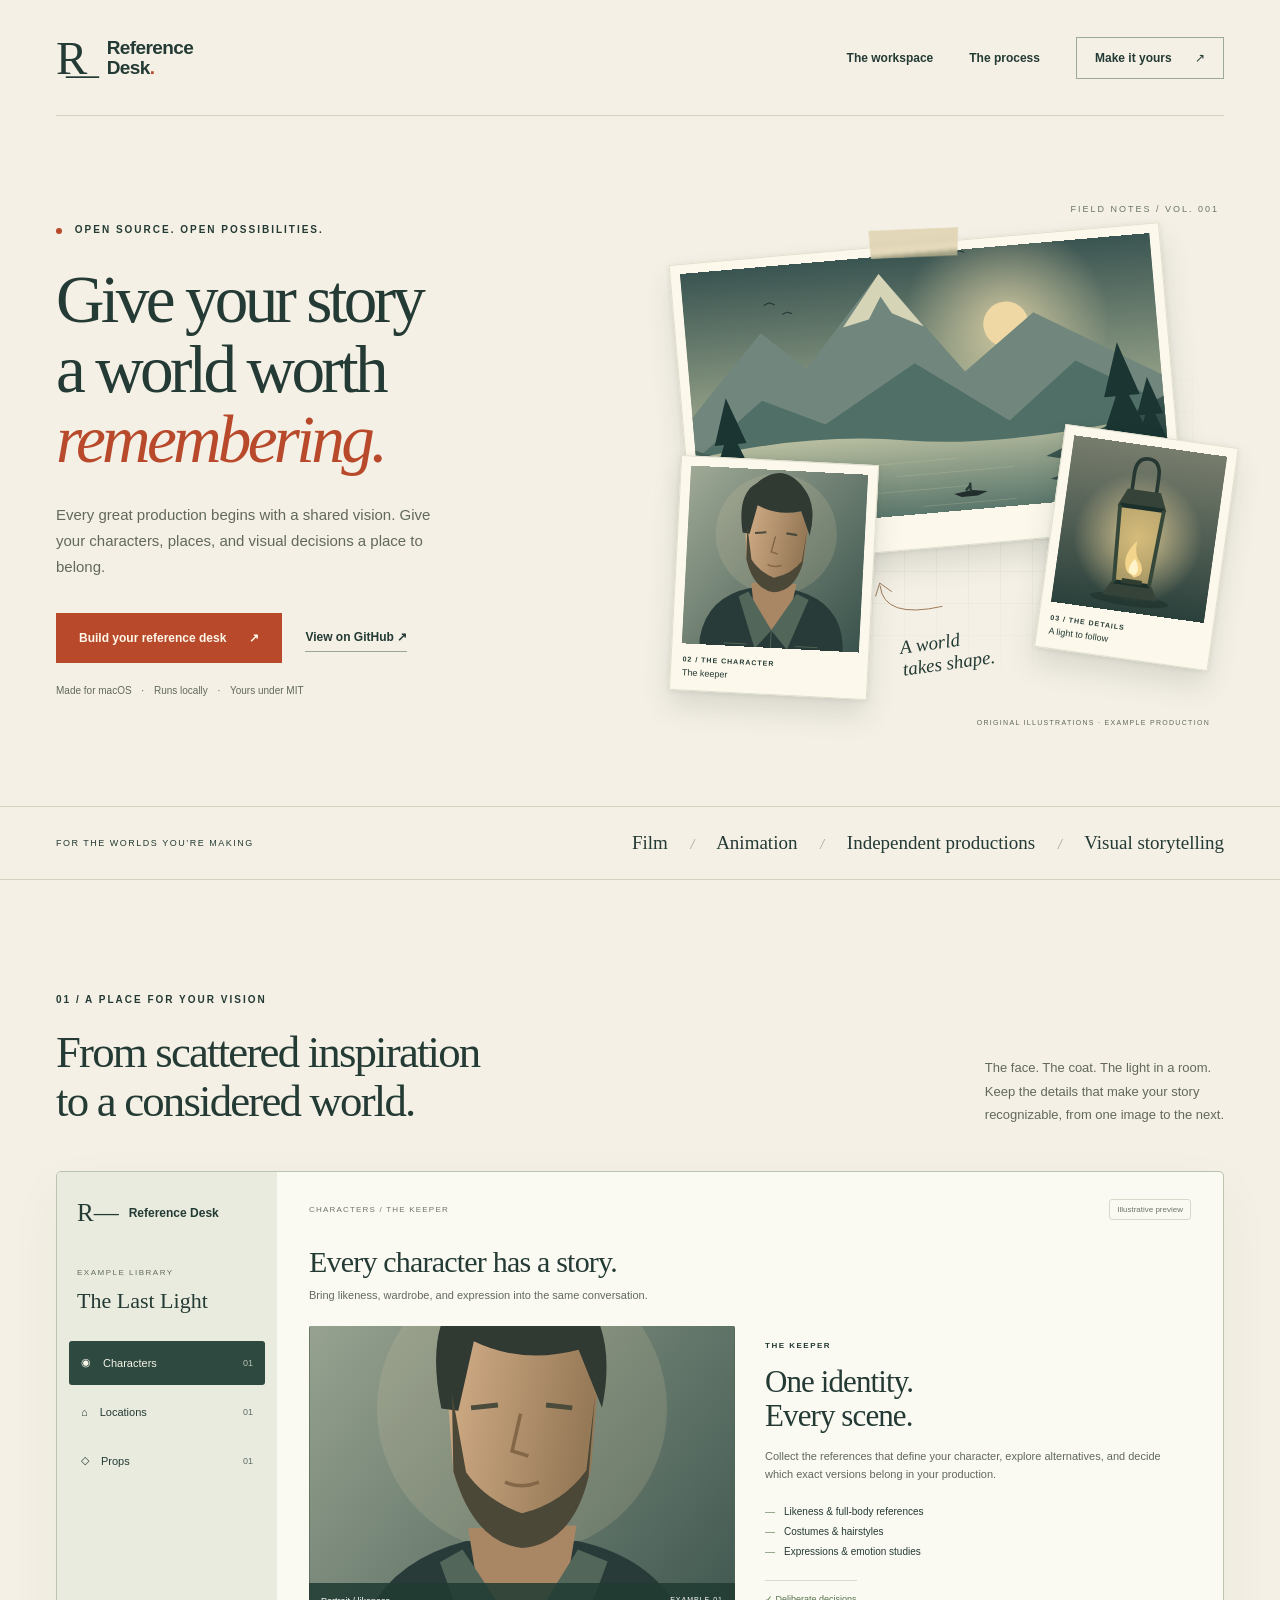
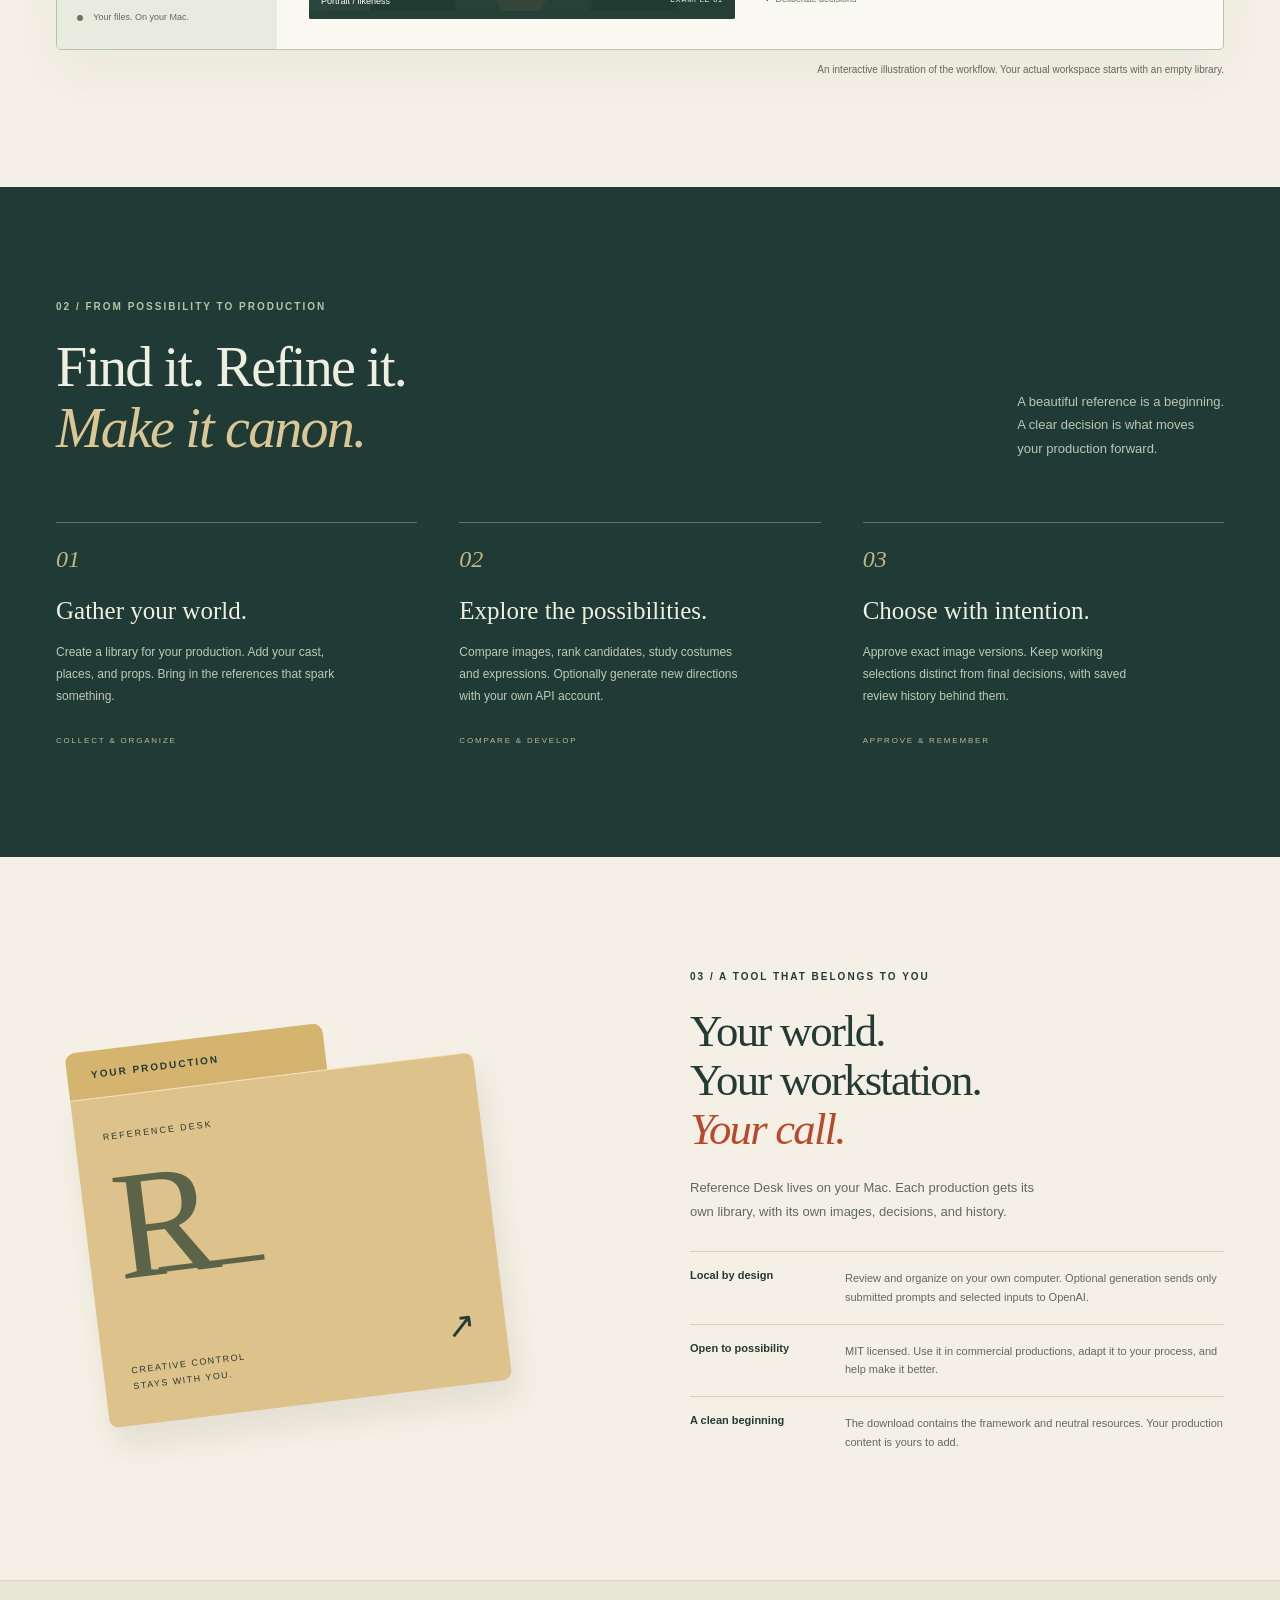
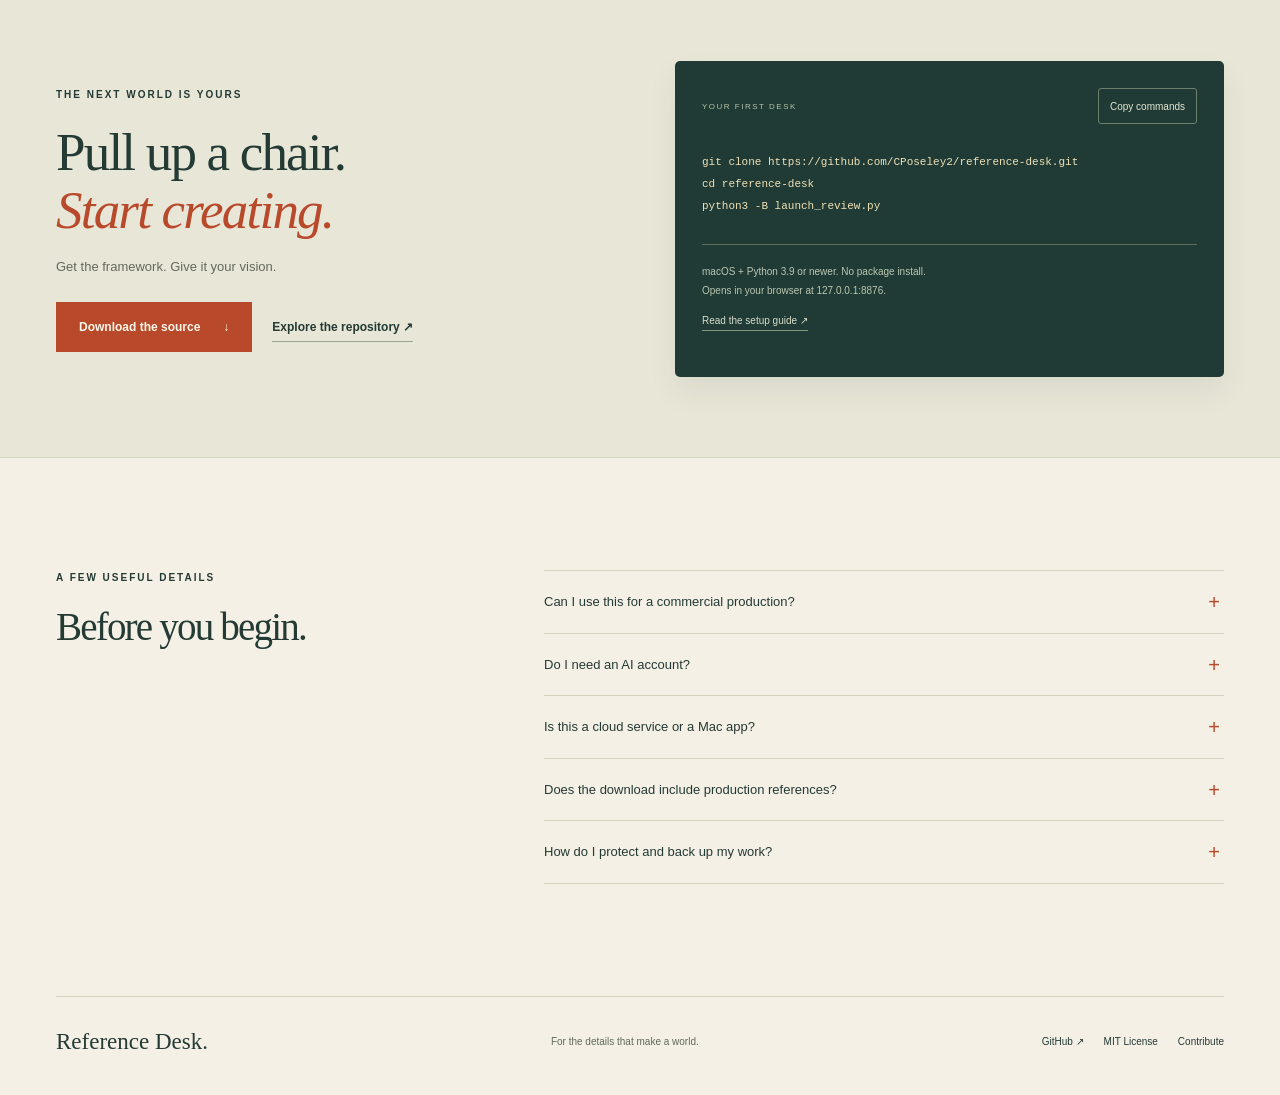
==== docs/index.html @ 7cb7d13d "Publish the Reference Desk framework and production splash page" ====
<!doctype html>
<html lang="en">
<head>
<meta charset="utf-8"><meta name="viewport" content="width=device-width,initial-scale=1">
<title>Reference Desk — Build a world worth remembering</title>
<meta name="description" content="An open-source production workspace for characters, costumes, locations, and props. Organize references, refine your vision, and keep your creative decisions on your own Mac.">
<meta name="theme-color" content="#f4f0e5"><meta property="og:title" content="Reference Desk — Build a world worth remembering"><meta property="og:description" content="Your references. Your decisions. Your production. A local-first, open-source workspace for visual storytelling."><meta property="og:type" content="website"><meta property="og:url" content="https://CPoseley2.github.io/reference-desk/"><link rel="icon" href="assets/favicon.svg" type="image/svg+xml"><link rel="stylesheet" href="style.css"><script src="site.js" defer></script>
</head>
<body>
<a class="skip" href="#main">Skip to content</a>
<header class="masthead wrap"><a class="brand" href="#" aria-label="Reference Desk home"><span class="brand-mark" aria-hidden="true">R<span>—</span></span><span>Reference<br>Desk<span class="brand-dot">.</span></span></a><nav aria-label="Main navigation"><a href="#workspace">The workspace</a><a href="#workflow">The process</a><a href="#start" class="nav-cta">Make it yours <span aria-hidden="true">↗</span></a></nav></header>
<main id="main">
<section class="hero wrap">
<div class="hero-copy"><p class="eyebrow"><span class="status-dot"></span> OPEN SOURCE. OPEN POSSIBILITIES.</p><h1>Give your story<br>a world worth<br><em>remembering.</em></h1><p class="hero-description">Every great production begins with a shared vision. Give your characters, places, and visual decisions a place to belong.</p><div class="hero-actions"><a class="button primary" href="#start">Build your reference desk <span aria-hidden="true">↗</span></a><a class="text-link" href="https://github.com/CPoseley2/reference-desk">View on GitHub <span aria-hidden="true">↗</span></a></div><p class="fineprint">Made for macOS <span>·</span> Runs locally <span>·</span> Yours under MIT</p></div>
<div class="hero-art" aria-label="Illustrative reference board with a mountain lake, a character study, and a brass lantern">
<div class="art-grid" aria-hidden="true"></div><span class="board-index">FIELD NOTES / VOL. 001</span>
<div class="reference-card landscape"><div class="tape" aria-hidden="true"></div><img src="assets/landscape.svg" alt="Illustration of a still alpine lake at dusk" width="1000" height="740"><div class="card-caption"><span>01 / THE WORLD</span><span>Blue hour</span></div></div>
<div class="reference-card portrait"><img src="assets/portrait.svg" alt="Illustrated character study in a green field jacket" width="600" height="740"><div class="card-caption"><span>02 / THE CHARACTER</span><span>The keeper</span></div></div>
<div class="reference-card prop"><img src="assets/prop.svg" alt="Illustrated brass lantern glowing in the dark" width="600" height="740"><div class="card-caption"><span>03 / THE DETAILS</span><span>A light to follow</span></div></div>
<span class="handnote">A world takes shape.<svg viewBox="0 0 120 65" aria-hidden="true"><path d="M7 4q100-8 98 49m-18-13 18 17 10-21"/></svg></span>
<span class="art-footnote">ORIGINAL ILLUSTRATIONS · EXAMPLE PRODUCTION</span>
</div>
</section>
<div class="audience"><div class="wrap"><span>FOR THE WORLDS YOU’RE MAKING</span><p>Film <i>/</i> Animation <i>/</i> Independent productions <i>/</i> Visual storytelling</p></div></div>
<section id="workspace" class="workspace wrap section-pad"><div class="section-heading"><div><p class="eyebrow">01 / A PLACE FOR YOUR VISION</p><h2>From scattered inspiration<br>to a considered world.</h2></div><p>The face. The coat. The light in a room.<br>Keep the details that make your story<br>recognizable, from one image to the next.</p></div>
<div class="workspace-demo"><aside class="demo-sidebar"><div class="mini-brand">R— <span>Reference Desk</span></div><div class="library-label">EXAMPLE LIBRARY</div><strong>The Last Light</strong><div class="demo-tabs" role="tablist" aria-label="Explore example reference categories" aria-orientation="vertical"><button id="tab-characters" role="tab" aria-controls="demo-panel" aria-selected="true" data-category="characters"><span aria-hidden="true">◉</span> Characters <span>01</span></button><button id="tab-locations" role="tab" aria-controls="demo-panel" aria-selected="false" tabindex="-1" data-category="locations"><span aria-hidden="true">⌂</span> Locations <span>01</span></button><button id="tab-props" role="tab" aria-controls="demo-panel" aria-selected="false" tabindex="-1" data-category="props"><span aria-hidden="true">◇</span> Props <span>01</span></button></div><p class="local-label"><span class="status-dot"></span> Your files. On your Mac.</p></aside>
<div class="demo-content" id="demo-panel" role="tabpanel" aria-labelledby="tab-characters" tabindex="0"><div class="demo-topline"><span id="demo-breadcrumb">CHARACTERS / THE KEEPER</span><span class="demo-badge">Illustrative preview</span></div><h3 id="demo-title">Every character has a story.</h3><p id="demo-description">Bring likeness, wardrobe, and expression into the same conversation.</p><div class="demo-grid"><div class="demo-image"><img id="demo-image" src="assets/portrait.svg" alt="Illustrative character portrait" width="600" height="740"><div class="image-label"><span id="demo-image-label">Portrait / likeness</span><span>EXAMPLE 01</span></div></div><div class="demo-details"><p class="eyebrow" id="demo-detail-kicker">THE KEEPER</p><h4 id="demo-detail-title">One identity. <br>Every scene.</h4><p id="demo-detail-copy">Collect the references that define your character, explore alternatives, and decide which exact versions belong in your production.</p><ul id="demo-list"><li>Likeness & full-body references</li><li>Costumes & hairstyles</li><li>Expressions & emotion studies</li></ul><span class="decision-stamp">✓ Deliberate decisions</span></div></div></div></div><p class="demo-caption">An interactive illustration of the workflow. Your actual workspace starts with an empty library.</p>
</section>
<section id="workflow" class="workflow"><div class="wrap section-pad"><p class="eyebrow">02 / FROM POSSIBILITY TO PRODUCTION</p><div class="workflow-heading"><h2>Find it. Refine it.<br><em>Make it canon.</em></h2><p>A beautiful reference is a beginning.<br>A clear decision is what moves<br>your production forward.</p></div><div class="steps"><article><span class="step-num">01</span><h3>Gather your world.</h3><p>Create a library for your production. Add your cast, places, and props. Bring in the references that spark something.</p><span class="step-label">COLLECT & ORGANIZE</span></article><article><span class="step-num">02</span><h3>Explore the possibilities.</h3><p>Compare images, rank candidates, study costumes and expressions. Optionally generate new directions with your own API account.</p><span class="step-label">COMPARE & DEVELOP</span></article><article><span class="step-num">03</span><h3>Choose with intention.</h3><p>Approve exact image versions. Keep working selections distinct from final decisions, with saved review history behind them.</p><span class="step-label">APPROVE & REMEMBER</span></article></div></div></section>
<section class="ownership wrap section-pad"><div class="ownership-visual" aria-hidden="true"><div class="folder-tab">YOUR PRODUCTION</div><div class="folder"><span>REFERENCE DESK</span><div class="folder-symbol">R<span>—</span></div><div class="folder-bottom"><span>CREATIVE CONTROL<br>STAYS WITH YOU.</span><span>↗</span></div></div></div><div class="ownership-copy"><p class="eyebrow">03 / A TOOL THAT BELONGS TO YOU</p><h2>Your world.<br>Your workstation.<br><em>Your call.</em></h2><p>Reference Desk lives on your Mac. Each production gets its own library, with its own images, decisions, and history.</p><dl><div><dt>Local by design</dt><dd>Review and organize on your own computer. Optional generation sends only submitted prompts and selected inputs to OpenAI.</dd></div><div><dt>Open to possibility</dt><dd>MIT licensed. Use it in commercial productions, adapt it to your process, and help make it better.</dd></div><div><dt>A clean beginning</dt><dd>The download contains the framework and neutral resources. Your production content is yours to add.</dd></div></dl></div></section>
<section id="start" class="start-section"><div class="wrap start-grid"><div><p class="eyebrow">THE NEXT WORLD IS YOURS</p><h2>Pull up a chair.<br><em>Start creating.</em></h2><p>Get the framework. Give it your vision.</p><div class="start-actions"><a class="button primary" href="https://github.com/CPoseley2/reference-desk/archive/refs/heads/main.zip">Download the source <span aria-hidden="true">↓</span></a><a class="text-link" href="https://github.com/CPoseley2/reference-desk">Explore the repository ↗</a></div></div><div class="quickstart"><div class="terminal-heading"><span>YOUR FIRST DESK</span><button id="copy-command" type="button">Copy commands</button></div><pre><code id="install-command">git clone https://github.com/CPoseley2/reference-desk.git
cd reference-desk
python3 -B launch_review.py</code></pre><p>macOS + Python 3.9 or newer. No package install.<br>Opens in your browser at 127.0.0.1:8876.</p><a href="https://github.com/CPoseley2/reference-desk#start-your-first-production">Read the setup guide <span aria-hidden="true">↗</span></a><span id="copy-status" role="status" aria-live="polite"></span></div></div></section>
<section class="faq wrap section-pad"><div><p class="eyebrow">A FEW USEFUL DETAILS</p><h2>Before you begin.</h2></div><div class="questions"><details><summary>Can I use this for a commercial production?</summary><p>Yes. The framework is MIT licensed, allowing commercial use and modification with the license notice retained. Reference images and other content you add have their own ownership and usage rights.</p></details><details><summary>Do I need an AI account?</summary><p>No API account is needed to organize, compare, and approve your existing images. Optional image generation requires your own OpenAI API key and is billed to your account. Generated work still needs an explicit approval.</p></details><details><summary>Is this a cloud service or a Mac app?</summary><p>The workspace runs locally on your Mac and opens in your browser. An optional native Mac wrapper can be built from source with Xcode command-line tools. This website is an introduction; it does not host the workspace or your libraries.</p></details><details><summary>Does the download include production references?</summary><p>No. It includes the reusable app, backend, and neutral starter resources. Your first launch creates an empty library. The artwork on this page is illustrative and not an included production library.</p></details><details><summary>How do I protect and back up my work?</summary><p>Stop the app and copy the complete working folder, including libraries and the hidden .state directory. Git ignores those private runtime folders, so pushing the framework to GitHub does not back up your production data. Linked libraries also need their original media folders.</p></details></div></section>
</main><footer class="wrap"><a class="footer-brand" href="#">Reference Desk.</a><p>For the details that make a world.</p><div><a href="https://github.com/CPoseley2/reference-desk">GitHub ↗</a><a href="https://github.com/CPoseley2/reference-desk/blob/main/LICENSE">MIT License</a><a href="https://github.com/CPoseley2/reference-desk/blob/main/CONTRIBUTING.md">Contribute</a></div></footer>
</body></html>
---- docs/style.css ----
:root{--paper:#f4f0e5;--ink:#243a34;--muted:#62695c;--orange:#b8492b;--rule:#d2d2bf;--serif:Georgia,'Times New Roman',serif;--sans:-apple-system,BlinkMacSystemFont,'Segoe UI',sans-serif}*{box-sizing:border-box}html{scroll-behavior:smooth;scroll-padding-top:32px}body{margin:0;background:var(--paper);color:var(--ink);font-family:var(--sans);font-size:15px;-webkit-font-smoothing:antialiased}a{color:inherit;text-decoration:none}button{font:inherit}a,button,summary{-webkit-tap-highlight-color:transparent}a:focus-visible,button:focus-visible,summary:focus-visible,[tabindex]:focus-visible{outline:3px solid var(--orange);outline-offset:5px}img{max-width:100%;display:block}h1,h2,h3,h4,p{margin:0}button,a{touch-action:manipulation}.wrap{max-width:1320px;width:calc(100% - 112px);margin:0 auto}.section-pad{padding-top:112px;padding-bottom:112px}.eyebrow{font-size:10px;letter-spacing:2px;font-weight:650;line-height:1.6}.skip{position:absolute;left:20px;top:-100px;background:var(--paper);padding:15px;z-index:10}.skip:focus{top:10px}.masthead{height:116px;display:flex;align-items:center;justify-content:space-between;border-bottom:1px solid var(--rule)}.brand{display:flex;align-items:center;gap:15px;font-weight:700;font-size:19px;line-height:1.02;letter-spacing:-.6px}.brand-dot{color:var(--orange)}.brand-mark{font:47px var(--serif);position:relative;display:block;padding-right:5px}.brand-mark span{font-size:33px;position:absolute;bottom:-8px;left:10px}nav{display:flex;align-items:center;gap:36px;font-size:12px;font-weight:550}.nav-cta{border:1px solid #9caa98;padding:13px 18px}.nav-cta span{margin-left:20px}.hero{display:grid;grid-template-columns:1.02fr 1fr;gap:25px;padding-top:73px;padding-bottom:77px;align-items:center;min-height:690px}.status-dot{display:inline-block;background:var(--orange);border-radius:50%;width:6px;height:6px;margin-right:8px;vertical-align:middle}.hero h1{font-family:var(--serif);font-size:clamp(52px,5.25vw,77px);line-height:1.04;letter-spacing:-3.7px;font-weight:400;margin:27px 0 27px}em{font-weight:400;color:var(--orange)}.hero-description{max-width:380px;line-height:1.75;font-size:15px;color:var(--muted)}.hero-actions{display:flex;flex-wrap:wrap;gap:23px;align-items:center;margin-top:32px}.button{display:inline-flex;justify-content:space-between;align-items:center;gap:23px;padding:18px 23px;font-size:12px;font-weight:650;transition:background .2s,transform .2s}.primary{background:var(--orange);color:#fff8ea}.primary:hover{background:#97391f;transform:translateY(-2px)}.text-link{font-size:12px;font-weight:600;border-bottom:1px solid #9ca58f;padding:7px 0}.fineprint{font-size:10px;color:var(--muted);margin-top:22px}.fineprint span{padding:0 7px}.hero-art{position:relative;height:510px;isolation:isolate}.art-grid{position:absolute;inset:15px -10px 20px;background-image:linear-gradient(#b1baa325 1px,transparent 1px),linear-gradient(90deg,#b1baa325 1px,transparent 1px);background-size:32px 32px;mask-image:radial-gradient(ellipse,#000 30%,transparent 72%)}.board-index{position:absolute;top:0;right:5px;font:9px var(--sans);letter-spacing:2px;color:#6a7667}.reference-card{position:absolute;background:#fcf8ec;padding:9px;box-shadow:0 16px 28px #273a3020,0 1px 5px #273a301a;border:1px solid #e1e0ce}.reference-card img{object-fit:cover;width:100%}.landscape{width:87%;top:39px;left:4%;transform:rotate(-5deg)}.landscape img{height:260px}.card-caption{display:flex;justify-content:space-between;gap:5px;padding:12px 2px 3px;font-size:9px}.card-caption span:first-child{font-size:7px;letter-spacing:1px;font-weight:650}.portrait{width:35%;bottom:19px;left:3%;transform:rotate(3deg);z-index:2}.portrait img{height:178px}.portrait .card-caption,.prop .card-caption{flex-direction:column;gap:5px}.prop{width:31%;right:0;bottom:54px;transform:rotate(8deg);z-index:2}.prop img{height:168px}.tape{position:absolute;width:90px;height:29px;top:-16px;left:calc(50% - 45px);background:#d7c79b99;transform:rotate(3deg);backdrop-filter:blur(2px);clip-path:polygon(0 3%,100% 0,98% 97%,2% 100%)}.handnote{position:absolute;bottom:40px;left:43%;font:italic 19px var(--serif);transform:rotate(-8deg);max-width:100px}.handnote svg{width:72px;position:absolute;top:-61px;left:-20px;transform:rotate(180deg);stroke:#9b7553;stroke-width:1.5;fill:none}.art-footnote{position:absolute;font-size:7px;letter-spacing:1.3px;right:14px;bottom:-12px;color:var(--muted)}.audience{border-block:1px solid var(--rule);padding:25px 0}.audience .wrap{display:flex;align-items:center;justify-content:space-between;gap:24px}.audience span{font-size:9px;letter-spacing:1.5px}.audience p{font-family:var(--serif);font-size:19px}.audience i{font-size:14px;color:#9da38f;margin:0 18px}.section-heading{display:flex;justify-content:space-between;gap:35px;align-items:end;margin-bottom:44px}h2{font:400 clamp(34px,3.5vw,49px)/1.1 var(--serif);letter-spacing:-1.8px}.section-heading h2{margin-top:20px}.section-heading>p{font-size:13px;line-height:1.8;color:var(--muted)}.workspace-demo{display:grid;grid-template-columns:220px 1fr;border:1px solid #b9c3ad;border-radius:5px;box-shadow:0 20px 55px #2944350c;overflow:hidden;background:#faf9f2}.demo-sidebar{background:#e9ebdf;padding:27px 20px;display:flex;flex-direction:column}.mini-brand{font:25px var(--serif);display:flex;gap:10px;align-items:center}.mini-brand span{font:600 12px var(--sans)}.library-label{font-size:8px;letter-spacing:1.5px;color:#626e5c;margin-top:41px;margin-bottom:11px}.demo-sidebar strong{font:22px var(--serif);font-weight:400}.demo-tabs{margin:27px -8px;display:flex;flex-direction:column;gap:5px}.demo-tabs button{display:flex;gap:12px;align-items:center;cursor:pointer;background:transparent;border:0;border-radius:3px;color:var(--ink);padding:13px 12px;font-size:11px;text-align:left;min-height:44px}.demo-tabs button>span:last-child{margin-left:auto;opacity:.7;font-size:9px}.demo-tabs button[aria-selected=true]{background:#2d4940;color:#f7f4e6}.demo-tabs button:hover{box-shadow:inset 0 0 0 1px #728677}.local-label{margin-top:auto;padding-top:40px;font-size:9px;color:#596c59}.local-label .status-dot{background:#5f7c55}.demo-content{padding:27px 32px 30px}.demo-topline{display:flex;align-items:center;justify-content:space-between;gap:10px;font-size:8px;letter-spacing:1.2px;color:#6f7768;margin-bottom:25px}.demo-badge{letter-spacing:0;border:1px solid #d6dacb;border-radius:3px;padding:5px 7px}.demo-content h3{font:30px var(--serif);letter-spacing:-.8px}.demo-content>p{font-size:11px;color:var(--muted);margin:10px 0 25px}.demo-grid{display:grid;grid-template-columns:1fr 1fr;gap:30px}.demo-image{position:relative;background:#506454;overflow:hidden;border-radius:2px;min-width:0}.demo-image img{width:100%;height:285px;object-fit:cover}.image-label{position:absolute;bottom:0;left:0;right:0;padding:13px 12px;color:white;background:#203b33da;display:flex;justify-content:space-between;font-size:9px;gap:12px}.image-label span:last-child{font-size:7px;letter-spacing:1px;white-space:nowrap}.demo-details{padding:14px 0}.demo-details .eyebrow{font-size:8px;letter-spacing:1.5px}.demo-details h4{font:31px/1.1 var(--serif);letter-spacing:-.9px;margin:13px 0}.demo-details>p:not(.eyebrow){font-size:11px;line-height:1.7;color:var(--muted)}.demo-details ul{list-style:none;padding:0;margin:18px 0;font-size:10px;line-height:2}.demo-details li:before{content:'—';margin-right:9px;color:#77916f}.decision-stamp{display:inline-block;font-size:9px;color:#58724d;border-top:1px solid #d6dccb;padding-top:13px}.demo-caption{font-size:10px;color:var(--muted);text-align:right;margin-top:14px}.workflow{background:#203b35;color:#eeefdf;position:relative}.workflow .eyebrow{color:#b9c2a5}.workflow-heading{display:flex;justify-content:space-between;align-items:end;margin-top:22px}.workflow-heading h2{font-size:56px}.workflow em{color:#dbc695}.workflow-heading>p{font-size:13px;line-height:1.8;color:#bcc6b7}.steps{display:grid;grid-template-columns:repeat(3,1fr);gap:42px;margin-top:62px}.steps article{border-top:1px solid #617365;padding-top:23px}.step-num{font:italic 24px var(--serif);color:#c2b588}.steps h3{font:25px var(--serif);margin:24px 0 16px}.steps p{font-size:12px;line-height:1.85;color:#bec9b8;max-width:290px}.step-label{display:block;font-size:8px;letter-spacing:1.8px;margin-top:28px;color:#c1b78f}.ownership{display:grid;grid-template-columns:1fr 1fr;gap:100px;align-items:center}.ownership-visual{max-width:435px;width:100%;transform:rotate(-7deg);padding:30px 0 30px 30px}.folder-tab{border-radius:10px 10px 0 0;background:#d4b46e;padding:18px 24px;width:64%;font-size:10px;letter-spacing:2px;font-weight:600}.folder{background:#ddc28b;border-radius:0 9px 9px 9px;padding:28px 28px 24px;box-shadow:5px 20px 30px #463d2518;position:relative;border-top:1px solid #f3dfb3;min-height:330px}.folder>span{font-size:9px;letter-spacing:2px}.folder-symbol{font:155px var(--serif);line-height:1.1;position:relative;color:#5b6448}.folder-symbol span{font-size:105px;position:absolute;left:40px;bottom:-9px}.folder-bottom{display:flex;justify-content:space-between;align-items:end;font-size:9px;line-height:1.7;letter-spacing:1.5px;margin-top:23px}.folder-bottom>span:last-child{font-size:35px}.ownership-copy h2{margin-top:22px}.ownership-copy>p:not(.eyebrow){color:var(--muted);font-size:13px;line-height:1.8;margin-top:22px;max-width:370px}.ownership dl{margin:28px 0 0}.ownership dl>div{padding:17px 0;border-top:1px solid var(--rule);display:grid;grid-template-columns:135px 1fr;gap:20px}.ownership dt{font-size:11px;font-weight:650}.ownership dd{margin:0;font-size:11px;line-height:1.7;color:var(--muted)}.start-section{background:#e8e6d7;border-block:1px solid #d2d6c3;padding:80px 0}.start-grid{display:grid;grid-template-columns:1fr 1fr;gap:70px;align-items:center}.start-grid h2{font-size:53px;margin:20px 0}.start-grid>div>p:not(.eyebrow){font-size:13px;color:var(--muted)}.start-actions{display:flex;flex-wrap:wrap;gap:20px;align-items:center;margin-top:28px}.quickstart{background:#203b35;color:#d8ddcb;padding:27px 27px 24px;border-radius:5px;box-shadow:0 15px 30px #203b3512}.terminal-heading{display:flex;justify-content:space-between;align-items:center;font-size:8px;letter-spacing:1.5px;color:#b6c3a8;gap:12px}.terminal-heading button{font-size:10px;color:#e4e8d4;border:1px solid #6d806c;background:none;border-radius:3px;padding:9px 11px;cursor:pointer;min-height:36px}.terminal-heading button:hover{background:#385446}.quickstart pre{margin:27px 0;white-space:pre-wrap;overflow-wrap:anywhere;line-height:2;font-size:11px;color:#f0e1b6}.quickstart>p{font-size:10px!important;line-height:1.9;color:#bac7b1!important;border-top:1px solid #5c705e;padding-top:17px}.quickstart>a{font-size:10px;display:inline-block;margin-top:15px;border-bottom:1px solid #819579;padding-bottom:4px}.quickstart #copy-status{font-size:10px;display:block;margin-top:10px;min-height:12px}.faq{display:grid;grid-template-columns:.75fr 1.25fr;gap:80px}.faq h2{margin-top:20px;font-size:39px}.questions details{border-top:1px solid var(--rule)}.questions details:last-child{border-bottom:1px solid var(--rule)}summary{cursor:pointer;font-size:13px;padding:21px 28px 21px 0;list-style:none;position:relative;line-height:1.5}summary::-webkit-details-marker{display:none}summary:after{content:'+';position:absolute;right:4px;font-size:20px;top:16px;color:var(--orange)}details[open] summary:after{content:'−'}.questions details p{font-size:12px;line-height:1.85;color:var(--muted);padding:0 25px 24px 0}footer{display:flex;align-items:center;justify-content:space-between;gap:20px;border-top:1px solid var(--rule);padding-top:32px;padding-bottom:40px}.footer-brand{font:23px var(--serif)}footer p{font-size:10px;color:var(--muted)}footer>div{display:flex;gap:20px;font-size:10px}a:hover.text-link,footer a:hover,nav a:hover{color:var(--orange)}
@media(min-width:1500px){.hero h1{font-size:80px}.hero-art{height:540px}.landscape img{height:285px}.portrait img{height:192px}.prop img{height:185px}}
@media(max-width:1100px){.wrap{width:calc(100% - 64px)}.hero{gap:10px}.hero h1{font-size:58px;letter-spacing:-2.8px}.hero-art{height:460px}.landscape img{height:228px}.portrait img{height:153px}.prop img{height:145px}.hero-actions{gap:15px}.hero-actions .button{padding:17px}.audience p{font-size:16px}.audience i{margin:0 8px}.ownership{gap:50px}.demo-sidebar{padding-inline:15px}.workspace-demo{grid-template-columns:185px 1fr}.demo-content{padding:25px}.demo-grid{gap:23px}.demo-image img{height:290px}.start-grid{gap:35px}}
@media(max-width:800px){.wrap{width:calc(100% - 40px)}.masthead{height:91px}.brand{font-size:17px}.brand-mark{font-size:40px}nav{gap:16px}nav>a:not(.nav-cta){display:none}.hero{grid-template-columns:1fr;padding-top:48px;padding-bottom:45px;gap:38px}.hero-copy{max-width:590px}.hero h1{font-size:70px;line-height:1.02}.hero-description{max-width:430px}.hero-art{max-width:560px;width:100%;margin:0 auto;height:530px}.landscape img{height:290px}.portrait img{height:190px}.prop img{height:180px}.audience .wrap{display:block}.audience p{margin-top:13px;line-height:1.8}.audience i{margin:0 10px}.section-pad{padding-block:70px}.section-heading{display:block}.section-heading>p{margin-top:22px}.workspace-demo{grid-template-columns:1fr}.demo-sidebar{padding:20px;display:grid;grid-template-columns:1fr 1fr;gap:10px;align-items:center}.mini-brand{font-size:23px}.library-label,.local-label{display:none}.demo-sidebar>strong{text-align:right;font-size:19px}.demo-tabs{grid-column:1/-1;display:flex;flex-direction:row;margin:8px -4px 0;gap:6px}.demo-tabs button{flex:1;justify-content:center;padding:11px 8px}.demo-tabs button>span:last-child{display:none}.demo-content{padding:25px}.demo-image img{height:285px}.demo-caption{text-align:left;line-height:1.6}.workflow-heading{display:block}.workflow-heading>p{margin-top:24px}.workflow-heading h2{font-size:47px}.steps{gap:25px;margin-top:40px}.steps h3{font-size:22px}.steps p{font-size:11px}.ownership{grid-template-columns:1fr;gap:35px}.ownership-visual{max-width:340px;margin:0 auto;order:2;padding:20px}.folder{min-height:280px}.ownership-copy h2{font-size:47px}.ownership-copy>p:not(.eyebrow){max-width:unset}.ownership dl>div{grid-template-columns:135px 1fr}.start-grid{grid-template-columns:1fr;gap:35px}.start-section{padding-block:60px}.start-grid h2{font-size:47px}.faq{grid-template-columns:1fr;gap:30px}.faq h2{font-size:38px}footer{flex-wrap:wrap}footer p{order:3;width:100%}}
@media(max-width:480px){.hero h1{font-size:54px;letter-spacing:-2.6px}.hero .eyebrow{font-size:8px;letter-spacing:1.5px}.hero-description{font-size:14px}.hero-actions{gap:20px}.hero-art{height:388px;margin-top:10px}.landscape{top:32px}.landscape img{height:200px}.portrait{width:38%;bottom:11px}.portrait img{height:135px}.prop{width:32%;bottom:40px}.prop img{height:120px}.card-caption{font-size:8px;padding-top:8px}.card-caption span:first-child{font-size:6px;letter-spacing:.7px}.handnote{font-size:16px;bottom:35px;left:45%;max-width:75px}.art-footnote{font-size:6px;bottom:-12px;right:0;letter-spacing:.7px}.board-index{font-size:7px}.audience p{font-size:16px}.audience i{margin:0 5px}.section-heading h2{font-size:35px;letter-spacing:-1.5px}.demo-content{padding:20px}.demo-topline{font-size:6px;letter-spacing:.5px}.demo-badge{font-size:7px}.demo-content h3{font-size:27px}.demo-content>p{line-height:1.6}.demo-grid{grid-template-columns:1fr;gap:12px}.demo-image img{height:300px}.demo-details{padding-bottom:0}.demo-details h4 br{display:none}.demo-details h4{font-size:29px}.demo-details>p:not(.eyebrow){font-size:12px}.demo-details ul{font-size:11px}.demo-sidebar{padding:17px}.mini-brand span{font-size:10px}.demo-sidebar>strong{font-size:17px}.steps{grid-template-columns:1fr;gap:32px}.steps article{position:relative;padding-left:46px}.step-num{position:absolute;left:0;top:23px}.steps h3{margin-top:0;font-size:26px}.steps p{font-size:13px;max-width:unset}.step-label{margin-top:18px}.ownership dl>div{grid-template-columns:1fr;gap:8px}.ownership dd{font-size:12px}.quickstart{padding:22px}.quickstart pre{font-size:10px}.terminal-heading{font-size:7px}.start-actions{gap:20px}.faq h2{font-size:36px}footer>div{gap:13px}.footer-brand{font-size:21px}}
@media(prefers-reduced-motion:reduce){html{scroll-behavior:auto}*,*:before,*:after{transition:none!important;animation:none!important}}
@media(max-width:480px){.ownership-visual{max-width:calc(100% - 30px)}}
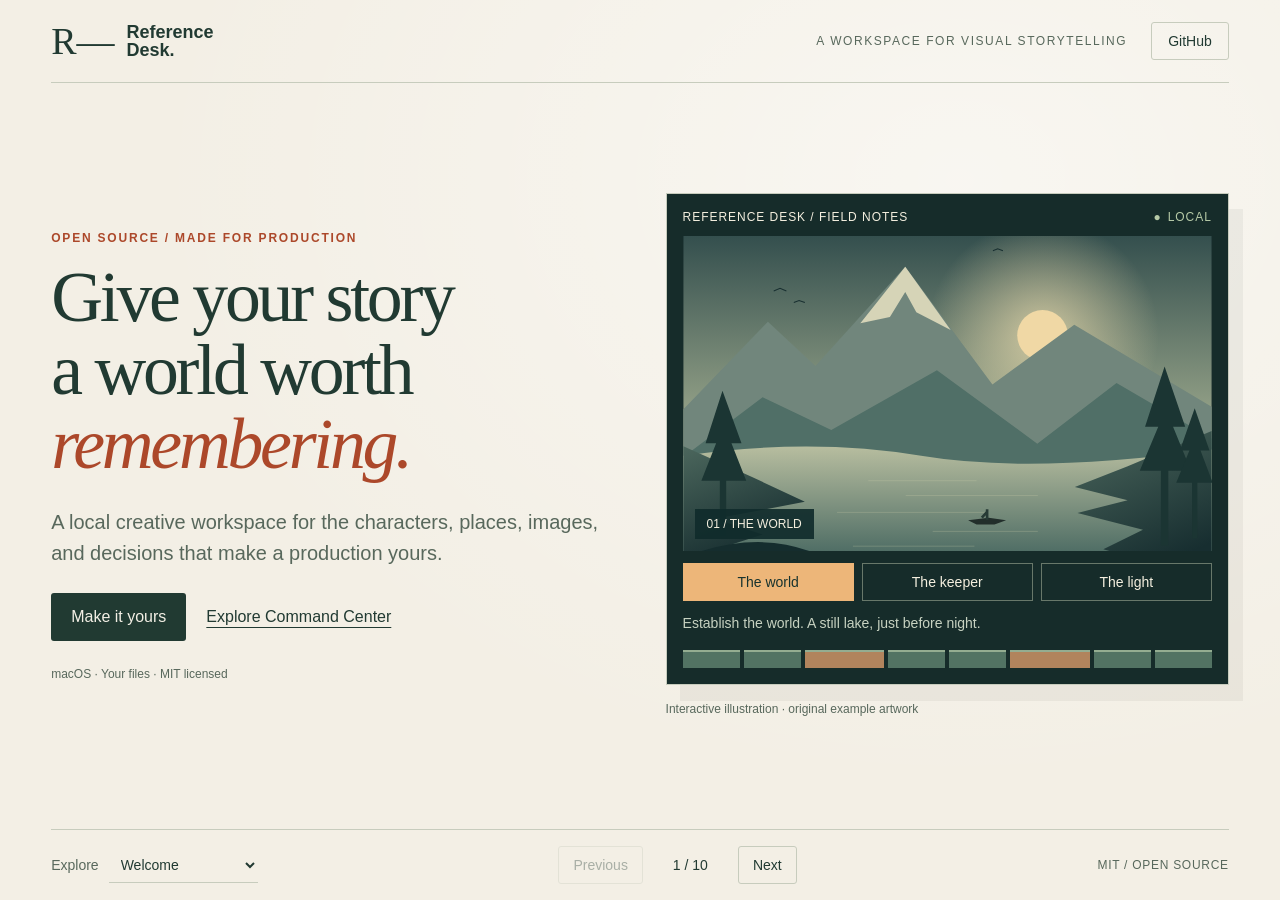
==== commit ca7bc8d3: "Publish portable Storyboard Command Center and refresh production pages" ====
--- a/docs/index.html
+++ b/docs/index.html
@@ -1,36 +1,3 @@
-<!doctype html>
-<html lang="en">
-<head>
-<meta charset="utf-8"><meta name="viewport" content="width=device-width,initial-scale=1">
-<title>Reference Desk — Build a world worth remembering</title>
-<meta name="description" content="An open-source production workspace for characters, costumes, locations, and props. Organize references, refine your vision, and keep your creative decisions on your own Mac.">
-<meta name="theme-color" content="#f4f0e5"><meta property="og:title" content="Reference Desk — Build a world worth remembering"><meta property="og:description" content="Your references. Your decisions. Your production. A local-first, open-source workspace for visual storytelling."><meta property="og:type" content="website"><meta property="og:url" content="https://CPoseley2.github.io/reference-desk/"><link rel="icon" href="assets/favicon.svg" type="image/svg+xml"><link rel="stylesheet" href="style.css"><script src="site.js" defer></script>
-</head>
-<body>
-<a class="skip" href="#main">Skip to content</a>
-<header class="masthead wrap"><a class="brand" href="#" aria-label="Reference Desk home"><span class="brand-mark" aria-hidden="true">R<span>—</span></span><span>Reference<br>Desk<span class="brand-dot">.</span></span></a><nav aria-label="Main navigation"><a href="#workspace">The workspace</a><a href="#workflow">The process</a><a href="#start" class="nav-cta">Make it yours <span aria-hidden="true">↗</span></a></nav></header>
-<main id="main">
-<section class="hero wrap">
-<div class="hero-copy"><p class="eyebrow"><span class="status-dot"></span> OPEN SOURCE. OPEN POSSIBILITIES.</p><h1>Give your story<br>a world worth<br><em>remembering.</em></h1><p class="hero-description">Every great production begins with a shared vision. Give your characters, places, and visual decisions a place to belong.</p><div class="hero-actions"><a class="button primary" href="#start">Build your reference desk <span aria-hidden="true">↗</span></a><a class="text-link" href="https://github.com/CPoseley2/reference-desk">View on GitHub <span aria-hidden="true">↗</span></a></div><p class="fineprint">Made for macOS <span>·</span> Runs locally <span>·</span> Yours under MIT</p></div>
-<div class="hero-art" aria-label="Illustrative reference board with a mountain lake, a character study, and a brass lantern">
-<div class="art-grid" aria-hidden="true"></div><span class="board-index">FIELD NOTES / VOL. 001</span>
-<div class="reference-card landscape"><div class="tape" aria-hidden="true"></div><img src="assets/landscape.svg" alt="Illustration of a still alpine lake at dusk" width="1000" height="740"><div class="card-caption"><span>01 / THE WORLD</span><span>Blue hour</span></div></div>
-<div class="reference-card portrait"><img src="assets/portrait.svg" alt="Illustrated character study in a green field jacket" width="600" height="740"><div class="card-caption"><span>02 / THE CHARACTER</span><span>The keeper</span></div></div>
-<div class="reference-card prop"><img src="assets/prop.svg" alt="Illustrated brass lantern glowing in the dark" width="600" height="740"><div class="card-caption"><span>03 / THE DETAILS</span><span>A light to follow</span></div></div>
-<span class="handnote">A world takes shape.<svg viewBox="0 0 120 65" aria-hidden="true"><path d="M7 4q100-8 98 49m-18-13 18 17 10-21"/></svg></span>
-<span class="art-footnote">ORIGINAL ILLUSTRATIONS · EXAMPLE PRODUCTION</span>
-</div>
-</section>
-<div class="audience"><div class="wrap"><span>FOR THE WORLDS YOU’RE MAKING</span><p>Film <i>/</i> Animation <i>/</i> Independent productions <i>/</i> Visual storytelling</p></div></div>
-<section id="workspace" class="workspace wrap section-pad"><div class="section-heading"><div><p class="eyebrow">01 / A PLACE FOR YOUR VISION</p><h2>From scattered inspiration<br>to a considered world.</h2></div><p>The face. The coat. The light in a room.<br>Keep the details that make your story<br>recognizable, from one image to the next.</p></div>
-<div class="workspace-demo"><aside class="demo-sidebar"><div class="mini-brand">R— <span>Reference Desk</span></div><div class="library-label">EXAMPLE LIBRARY</div><strong>The Last Light</strong><div class="demo-tabs" role="tablist" aria-label="Explore example reference categories" aria-orientation="vertical"><button id="tab-characters" role="tab" aria-controls="demo-panel" aria-selected="true" data-category="characters"><span aria-hidden="true">◉</span> Characters <span>01</span></button><button id="tab-locations" role="tab" aria-controls="demo-panel" aria-selected="false" tabindex="-1" data-category="locations"><span aria-hidden="true">⌂</span> Locations <span>01</span></button><button id="tab-props" role="tab" aria-controls="demo-panel" aria-selected="false" tabindex="-1" data-category="props"><span aria-hidden="true">◇</span> Props <span>01</span></button></div><p class="local-label"><span class="status-dot"></span> Your files. On your Mac.</p></aside>
-<div class="demo-content" id="demo-panel" role="tabpanel" aria-labelledby="tab-characters" tabindex="0"><div class="demo-topline"><span id="demo-breadcrumb">CHARACTERS / THE KEEPER</span><span class="demo-badge">Illustrative preview</span></div><h3 id="demo-title">Every character has a story.</h3><p id="demo-description">Bring likeness, wardrobe, and expression into the same conversation.</p><div class="demo-grid"><div class="demo-image"><img id="demo-image" src="assets/portrait.svg" alt="Illustrative character portrait" width="600" height="740"><div class="image-label"><span id="demo-image-label">Portrait / likeness</span><span>EXAMPLE 01</span></div></div><div class="demo-details"><p class="eyebrow" id="demo-detail-kicker">THE KEEPER</p><h4 id="demo-detail-title">One identity. <br>Every scene.</h4><p id="demo-detail-copy">Collect the references that define your character, explore alternatives, and decide which exact versions belong in your production.</p><ul id="demo-list"><li>Likeness & full-body references</li><li>Costumes & hairstyles</li><li>Expressions & emotion studies</li></ul><span class="decision-stamp">✓ Deliberate decisions</span></div></div></div></div><p class="demo-caption">An interactive illustration of the workflow. Your actual workspace starts with an empty library.</p>
-</section>
-<section id="workflow" class="workflow"><div class="wrap section-pad"><p class="eyebrow">02 / FROM POSSIBILITY TO PRODUCTION</p><div class="workflow-heading"><h2>Find it. Refine it.<br><em>Make it canon.</em></h2><p>A beautiful reference is a beginning.<br>A clear decision is what moves<br>your production forward.</p></div><div class="steps"><article><span class="step-num">01</span><h3>Gather your world.</h3><p>Create a library for your production. Add your cast, places, and props. Bring in the references that spark something.</p><span class="step-label">COLLECT & ORGANIZE</span></article><article><span class="step-num">02</span><h3>Explore the possibilities.</h3><p>Compare images, rank candidates, study costumes and expressions. Optionally generate new directions with your own API account.</p><span class="step-label">COMPARE & DEVELOP</span></article><article><span class="step-num">03</span><h3>Choose with intention.</h3><p>Approve exact image versions. Keep working selections distinct from final decisions, with saved review history behind them.</p><span class="step-label">APPROVE & REMEMBER</span></article></div></div></section>
-<section class="ownership wrap section-pad"><div class="ownership-visual" aria-hidden="true"><div class="folder-tab">YOUR PRODUCTION</div><div class="folder"><span>REFERENCE DESK</span><div class="folder-symbol">R<span>—</span></div><div class="folder-bottom"><span>CREATIVE CONTROL<br>STAYS WITH YOU.</span><span>↗</span></div></div></div><div class="ownership-copy"><p class="eyebrow">03 / A TOOL THAT BELONGS TO YOU</p><h2>Your world.<br>Your workstation.<br><em>Your call.</em></h2><p>Reference Desk lives on your Mac. Each production gets its own library, with its own images, decisions, and history.</p><dl><div><dt>Local by design</dt><dd>Review and organize on your own computer. Optional generation sends only submitted prompts and selected inputs to OpenAI.</dd></div><div><dt>Open to possibility</dt><dd>MIT licensed. Use it in commercial productions, adapt it to your process, and help make it better.</dd></div><div><dt>A clean beginning</dt><dd>The download contains the framework and neutral resources. Your production content is yours to add.</dd></div></dl></div></section>
-<section id="start" class="start-section"><div class="wrap start-grid"><div><p class="eyebrow">THE NEXT WORLD IS YOURS</p><h2>Pull up a chair.<br><em>Start creating.</em></h2><p>Get the framework. Give it your vision.</p><div class="start-actions"><a class="button primary" href="https://github.com/CPoseley2/reference-desk/archive/refs/heads/main.zip">Download the source <span aria-hidden="true">↓</span></a><a class="text-link" href="https://github.com/CPoseley2/reference-desk">Explore the repository ↗</a></div></div><div class="quickstart"><div class="terminal-heading"><span>YOUR FIRST DESK</span><button id="copy-command" type="button">Copy commands</button></div><pre><code id="install-command">git clone https://github.com/CPoseley2/reference-desk.git
+<!doctype html><html lang="en"><head><meta charset="utf-8"><meta name="viewport" content="width=device-width,initial-scale=1"><title>Give your story a world worth remembering — Reference Desk</title><meta name="description" content="A local, open-source creative workspace for references, storyboard direction, timing, review, and editorial handoff."><meta name="theme-color" content="#f3efe5"><meta property="og:title" content="Give your story a world worth remembering — Reference Desk"><meta property="og:description" content="A local, open-source creative workspace for references, storyboard direction, timing, review, and editorial handoff."><meta property="og:type" content="website"><link rel="icon" href="assets/favicon.svg"><link rel="stylesheet" href="presentation.css"><script src="presentation.js" defer></script></head><body class="desk" data-assets="assets/"><a class="skip" href="#main">Skip to content</a><header><a class="brand" href="#overview"><span class="monogram">R—</span><span>Reference<br>Desk.</span></a><div class="edition">A WORKSPACE FOR VISUAL STORYTELLING</div><a class="repo" href="https://github.com/CPoseley2/reference-desk">GitHub</a></header><main id="main" tabindex="-1" aria-label="Project presentation"></main><footer><label class="chapter-label">Explore <select id="chapters" aria-label="Choose a chapter"></select></label><div class="paging"><button id="previous" aria-label="Previous page">Previous</button><span id="position" role="status" aria-live="polite"></span><button id="next" aria-label="Next page">Next</button></div><a class="license" href="https://github.com/CPoseley2/reference-desk/blob/main/LICENSE">MIT / OPEN SOURCE</a></footer><div id="source" hidden><section data-chapter="overview" data-title="Welcome"><article class="unit lead"><p class="eyebrow">OPEN SOURCE / MADE FOR PRODUCTION</p><h1>Give your story<br>a world worth<br><em>remembering.</em></h1><p class="intro">A local creative workspace for the characters, places, images, and decisions that make a production yours.</p><div class="actions"><a class="button" href="#start">Make it yours</a><a class="text-link" href="command-center/">Explore Command Center</a></div><p class="fine">macOS · Your files · MIT licensed</p></article><article class="unit visual"><div class="console"><div class="console-bar"><span>REFERENCE DESK / FIELD NOTES</span><span class="signal">LOCAL</span></div><div class="frame"><img data-preview src="assets/landscape.svg" alt="Illustrative alpine lake at blue hour"><span class="frame-number">01 / THE WORLD</span></div><div class="frame-controls" aria-label="Illustrative reference choices"><button data-image="landscape" aria-pressed="true">The world</button><button data-image="portrait" aria-pressed="false">The keeper</button><button data-image="prop" aria-pressed="false">The light</button></div><p class="caption" data-caption>Establish the world. A still lake, just before night.</p><div class="timeline" aria-hidden="true"><i></i><i></i><i></i><i></i><i></i><i></i><i></i><i></i></div></div><p class="fine">Interactive illustration · original example artwork</p></article></section><section data-chapter="workspace" data-title="The workspace"><article class="unit lead"><p class="eyebrow">01 / REFERENCE DESK</p><h1>Every detail.<br><em>One vision.</em></h1><p class="intro">Bring likeness, wardrobe, expressions, locations, and props into the same conversation. Keep each production in its own library.</p></article><article class="unit card"><p class="eyebrow">CHARACTERS / PLACES / PROPS</p><h2>Build a world you recognize.</h2><p>Collect likeness and full-body references. Develop costumes and hairstyles. Study locations, lighting, and supporting objects. Compare alternatives, rank candidates, and approve exact image versions.</p></article></section><section data-chapter="workflow" data-title="The process"><article class="unit lead"><p class="eyebrow">02 / FROM POSSIBILITY TO PRODUCTION</p><h1>Find it.<br>Refine it.<br><em>Make it canon.</em></h1><p class="intro">A beautiful reference is a beginning. A clear decision is what moves your production forward.</p></article><article class="unit card"><p class="eyebrow">COLLECT / COMPARE / APPROVE</p><h2>Choose with intention.</h2><p>Create a production library and add your cast, places, and props. Explore alternatives with existing images or optional generation. Keep working selections separate from explicit approvals, with review history behind your decisions.</p></article></section><section data-chapter="command-center" data-title="Command Center"><article class="unit lead"><p class="eyebrow">NEW / STORYBOARD COMMAND CENTER</p><h1>Your story.<br><em>In motion.</em></h1><p class="intro">Move from a world of references to a sequence of deliberate shots. Shape direction, review images, and prepare the editorial handoff.</p><a class="button" href="command-center/">Enter the Command Center</a></article><article class="unit card"><p class="eyebrow">PLAN / DIRECT / REVIEW / EXPORT</p><h2>Give every shot a purpose.</h2><p>See production coverage and storyboard versions. Arrange images, write camera and movement directions, flag revisions, and review with a floating canvas. Prepare a Final Cut XML package when the sequence is ready.</p></article></section><section data-chapter="modules" data-title="More at your desk"><article class="unit card"><p class="eyebrow">CRESCENDO</p><h2>Find the pulse.</h2><p>Analyze your own recording locally, review musical events, and develop a cut plan. Optional Python dependencies power audio analysis; configured storyboards can use frame-based timing controls.</p></article><article class="unit card"><p class="eyebrow">PRODUCTION SUPPORT</p><h2>Keep the work moving.</h2><p>Distinct library covers make productions easier to recognize. Outreach tools organize contacts and inquiry drafts. Save recovery, clearer API diagnostics, and improved navigation support the everyday work.</p></article></section><section data-chapter="ownership" data-title="Your workstation"><article class="unit lead"><p class="eyebrow">03 / CREATIVE CONTROL</p><h1>Your world.<br>Your workstation.<br><em>Your call.</em></h1><p class="intro">Review and organize on your own Mac. Each production keeps its own images, decisions, and history.</p></article><article class="unit card"><p class="eyebrow">LOCAL BY DESIGN / OPEN BY LICENSE</p><h2>A clean beginning.</h2><p>MIT licensed for personal and commercial productions, with the license notice retained. The download contains the reusable framework and neutral resources. Optional generation sends submitted prompts and selected inputs to OpenAI; it needs your API account and is billed to that account.</p></article></section><section data-chapter="start" data-title="Get started"><article class="unit lead"><p class="eyebrow">THE NEXT WORLD IS YOURS</p><h1>Pull up a chair.<br><em>Start creating.</em></h1><p class="intro">Get the framework. Give it your vision.</p><div class="actions"><a class="button" href="https://github.com/CPoseley2/reference-desk/archive/refs/heads/main.zip">Download source</a><a class="text-link" href="https://github.com/CPoseley2/reference-desk#start-your-first-production">Read the setup guide</a></div></article><article class="unit card"><p class="eyebrow">YOUR FIRST DESK</p><h2>Three lines. A new world.</h2><pre><code>git clone https://github.com/CPoseley2/reference-desk.git
 cd reference-desk
-python3 -B launch_review.py</code></pre><p>macOS + Python 3.9 or newer. No package install.<br>Opens in your browser at 127.0.0.1:8876.</p><a href="https://github.com/CPoseley2/reference-desk#start-your-first-production">Read the setup guide <span aria-hidden="true">↗</span></a><span id="copy-status" role="status" aria-live="polite"></span></div></div></section>
-<section class="faq wrap section-pad"><div><p class="eyebrow">A FEW USEFUL DETAILS</p><h2>Before you begin.</h2></div><div class="questions"><details><summary>Can I use this for a commercial production?</summary><p>Yes. The framework is MIT licensed, allowing commercial use and modification with the license notice retained. Reference images and other content you add have their own ownership and usage rights.</p></details><details><summary>Do I need an AI account?</summary><p>No API account is needed to organize, compare, and approve your existing images. Optional image generation requires your own OpenAI API key and is billed to your account. Generated work still needs an explicit approval.</p></details><details><summary>Is this a cloud service or a Mac app?</summary><p>The workspace runs locally on your Mac and opens in your browser. An optional native Mac wrapper can be built from source with Xcode command-line tools. This website is an introduction; it does not host the workspace or your libraries.</p></details><details><summary>Does the download include production references?</summary><p>No. It includes the reusable app, backend, and neutral starter resources. Your first launch creates an empty library. The artwork on this page is illustrative and not an included production library.</p></details><details><summary>How do I protect and back up my work?</summary><p>Stop the app and copy the complete working folder, including libraries and the hidden .state directory. Git ignores those private runtime folders, so pushing the framework to GitHub does not back up your production data. Linked libraries also need their original media folders.</p></details></div></section>
-</main><footer class="wrap"><a class="footer-brand" href="#">Reference Desk.</a><p>For the details that make a world.</p><div><a href="https://github.com/CPoseley2/reference-desk">GitHub ↗</a><a href="https://github.com/CPoseley2/reference-desk/blob/main/LICENSE">MIT License</a><a href="https://github.com/CPoseley2/reference-desk/blob/main/CONTRIBUTING.md">Contribute</a></div></footer>
-</body></html>
+python3 -B launch_review.py</code></pre><p>macOS + Python 3.11 or newer. The core app needs no package install. Your browser opens at 127.0.0.1:8876.</p><p>Optional Command Center: <code>python3 command-center/setup.py</code></p><a class="text-link" href="https://github.com/CPoseley2/reference-desk">Browse GitHub</a></article></section><section data-chapter="details" data-title="Useful details"><article class="unit card"><p class="eyebrow">01 / ACCOUNTS</p><h2>Do I need an AI account?</h2><p>No account is needed to organize, compare, and approve existing images. Optional image generation needs your own OpenAI API key. Generated images remain candidates until explicitly approved.</p></article><article class="unit card"><p class="eyebrow">02 / THE APP</p><h2>Where does it run?</h2><p>The workspace runs locally on your Mac and opens in your browser. An optional native wrapper can be built with Xcode command-line tools. This website introduces the software; it does not host the app or your libraries.</p></article><article class="unit card"><p class="eyebrow">03 / YOUR CONTENT</p><h2>Are references included?</h2><p>Your first launch creates an empty library. No production inventory or private reference imagery is bundled. The artwork here illustrates a fictional production. Content you add retains its own ownership and usage rights.</p></article><article class="unit card"><p class="eyebrow">04 / BACKUPS</p><h2>Keep a copy of your work.</h2><p>Stop the app and copy the complete working folder, including libraries, Command Center runtime folders, and hidden .state. Git ignores private runtime data. Linked sources and original media also need their own backups.</p></article></section><section data-chapter="credits" data-title="Credits"><article class="unit card"><p class="eyebrow">BUILT FOR CREATIVE WORK</p><h2>Make something worth remembering.</h2><p>Created by <a href="https://github.com/CPoseley2">Collin “Keek” Poseley</a>. Explore the <a href="https://github.com/CPoseley2/reference-desk">repository</a>, read the <a href="https://github.com/CPoseley2/reference-desk/blob/main/LICENSE">MIT license</a>, or <a href="https://github.com/CPoseley2/reference-desk/blob/main/CONTRIBUTING.md">contribute</a>.</p></article><article class="unit card"><p class="eyebrow">KEEP EXPLORING</p><h2>The story beyond the reference.</h2><a class="button" href="command-center/">Storyboard Command Center</a></article></section></div><noscript>This presentation needs JavaScript for page controls. <a href="https://github.com/CPoseley2/reference-desk">Read the complete project guide on GitHub.</a></noscript></body></html>
--- a/docs/presentation.css
+++ b/docs/presentation.css
@@ -0,0 +1,3 @@
+:root{color-scheme:light;--paper:#f3efe5;--ink:#213a32;--muted:#58685c;--line:#c7ccbd;--accent:#ac482a;--panel:#e4e7da;--display:Georgia,'Times New Roman',serif;font-family:Arial,Helvetica,sans-serif;color:var(--ink);background:var(--paper);font-size:16px}*{box-sizing:border-box}body{margin:0;height:100dvh;display:grid;grid-template-rows:auto minmax(0,1fr) auto;background:radial-gradient(ellipse at 75% 20%,#fff7 0,transparent 60%),var(--paper)}body.cinema{color-scheme:dark;--paper:#102b2b;--ink:#f7f1de;--muted:#bbcabd;--line:#416057;--accent:#ecb57b;--panel:#1b3c38;background:radial-gradient(ellipse at 70% 35%,#2f5047 0,transparent 65%),var(--paper)}a{color:inherit}button,select{font:inherit}button,a,select{-webkit-tap-highlight-color:transparent}button{cursor:pointer}a:focus-visible,button:focus-visible,select:focus-visible,main:focus-visible{outline:3px solid var(--accent);outline-offset:4px}header{display:flex;align-items:center;gap:24px;margin:0 4vw;padding:22px 0;border-bottom:1px solid var(--line)}.brand{display:flex;gap:12px;align-items:center;text-decoration:none;font-size:18px;font-weight:700;line-height:1}.monogram{font-family:var(--display);font-size:38px;font-weight:400}.edition{font-size:12px;letter-spacing:.13em;margin-left:auto;color:var(--muted)}.repo{font-size:14px;border:1px solid var(--line);padding:10px 16px;border-radius:3px;text-decoration:none}main{min-height:0;margin:0 4vw;position:relative}.sheet{height:100%;display:grid;grid-template-columns:repeat(2,minmax(0,1fr));align-content:center;align-items:center;gap:4vw;padding:22px 0}.sheet[hidden]{display:none}.unit{min-width:0;overflow-wrap:anywhere}.unit p{line-height:1.55;margin:0 0 1.1em}.unit p:last-child{margin-bottom:0}.eyebrow{font-size:12px;letter-spacing:.15em;font-weight:bold;color:var(--accent)}h1,h2{font-family:var(--display);font-weight:400;letter-spacing:-.045em;line-height:1.03;margin:0 0 .34em}h1{font-size:clamp(2.6rem,5.6vw,5.6rem)}h2{font-size:clamp(2rem,3.2vw,3.4rem)}em{font-weight:400;color:var(--accent)}.intro{font-size:20px;max-width:33em;color:var(--muted)}.card{background:var(--panel);border:1px solid var(--line);padding:clamp(20px,3vw,44px)}.card>p:not(.eyebrow){font-size:18px}.actions{display:flex;align-items:center;flex-wrap:wrap;gap:20px;margin:24px 0}.button{display:inline-flex;justify-content:center;align-items:center;padding:15px 20px;background:var(--ink);color:var(--paper);text-decoration:none;font-size:16px;border-radius:3px}.text-link{font-size:16px;text-underline-offset:5px}.fine{font-size:12px;color:var(--muted);margin-top:15px!important}.console{border:1px solid var(--line);background:#162c2a;color:#f4efdf;box-shadow:14px 16px 0 #0000000c;padding:16px;transform:rotate(-1deg)}.console-bar{font-size:12px;letter-spacing:.08em;display:flex;justify-content:space-between;gap:12px;margin:0 0 12px}.signal{color:#b6caa7}.signal:before{content:'●';padding-right:6px}.frame{position:relative;background:#0f2324}.frame img{display:block;width:100%;height:clamp(120px,35dvh,360px);object-fit:cover}.frame-number{position:absolute;bottom:12px;left:12px;background:#102b2be8;padding:8px 12px;font-size:12px}.frame-controls{display:flex;gap:8px;margin:12px 0}.frame-controls button{flex:1;font-size:14px;padding:10px 5px;border:1px solid #68786a;background:transparent;color:inherit}.frame-controls button[aria-pressed=true]{background:#edb679;color:#18332e;border-color:#edb679}.caption{font-size:14px!important;color:#c7d2c1}.timeline{display:flex;gap:4px;height:18px}.timeline i{background:#527363;flex:1;border-top:2px solid #94ad91}.timeline i:nth-child(3n){background:#b1845d;flex:1.4}pre{white-space:pre-wrap;overflow-wrap:anywhere;word-break:break-word;font-size:14px;line-height:1.6;padding:18px;background:#132c28;color:#f6f0df;border:1px solid var(--line)}code{font-family:ui-monospace,SFMono-Regular,Consolas,monospace}p code{font-size:.85em}footer{border-top:1px solid var(--line);margin:0 4vw;display:flex;align-items:center;justify-content:space-between;gap:20px;padding:16px 0;font-size:14px}.chapter-label{display:flex;align-items:center;gap:10px;color:var(--muted)}select{max-width:210px;border:0;border-bottom:1px solid var(--line);background:var(--paper);color:var(--ink);padding:8px;font-size:14px}.paging{display:flex;align-items:center;gap:20px}.paging button{padding:10px 14px;border:1px solid var(--line);color:var(--ink);background:transparent;font-size:14px;border-radius:3px}.paging button:disabled{opacity:.35;cursor:default}#position{min-width:55px;text-align:center;font-variant-numeric:tabular-nums}.license{font-size:12px;letter-spacing:.06em;text-decoration:none;color:var(--muted)}.skip{position:fixed;top:-100px;left:20px;z-index:4;background:var(--paper);padding:15px}.skip:focus{top:12px}.split{align-self:center}.split h1{font-size:clamp(2.6rem,5.6vw,5.6rem)}noscript{position:fixed;inset:30%;background:var(--paper)}@media(max-width:800px){header{padding:15px 0}.edition{display:none}.repo{margin-left:auto}.sheet{grid-template-columns:1fr;gap:16px;padding:16px 0}.unit{max-width:650px;width:100%;justify-self:center}.visual{max-width:580px}.console{transform:none}.frame img{height:clamp(100px,28dvh,260px)}footer{flex-wrap:wrap;justify-content:center;gap:6px;padding:10px 0}.chapter-label{flex-basis:100%;justify-content:center}.license{display:none}.paging{width:100%;justify-content:space-between;gap:10px}.intro{font-size:18px}.card>p:not(.eyebrow){font-size:16px}}@media(max-height:550px){header{padding:8px 0}.brand{font-size:14px}.monogram{font-size:26px}.sheet{padding:10px 0}footer{padding:8px 0}.console{padding:10px}.frame img{height:100px}.actions{margin:14px 0}}
+body{color:var(--ink)}.console{transform:none}
+.direction-sample{display:grid;gap:10px;border-left:2px solid var(--accent);padding-left:16px;margin-top:24px}.direction-sample span{font-size:12px;letter-spacing:.05em;color:var(--muted)}.direction-sample b{display:block;color:var(--ink);font-size:16px;font-weight:400;letter-spacing:0;margin-top:4px}.filmstrip{display:flex;gap:8px;margin-top:22px}.filmstrip figure{margin:0;min-width:0;flex:1}.filmstrip img{width:100%;height:90px;object-fit:cover}.filmstrip figcaption{font-size:12px;color:var(--muted);margin-top:8px}.rhythm{display:flex;align-items:center;gap:5px;height:90px;border-bottom:1px solid var(--line);margin-top:20px}.rhythm i{flex:1;height:var(--beat);background:var(--accent);opacity:.7}
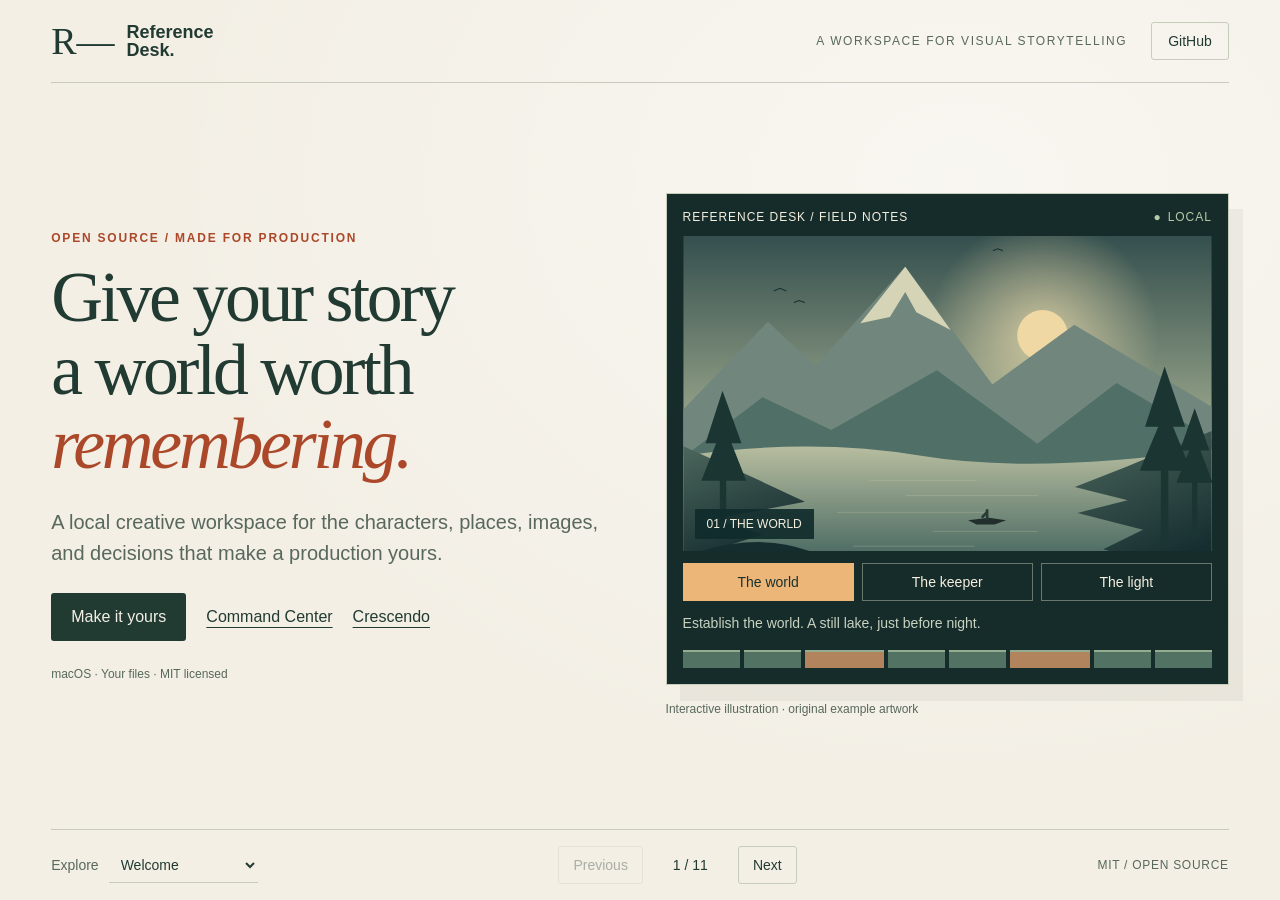
==== commit 78c253e0: "Give Crescendo a dedicated feature page and prominent splash links" ====
--- a/docs/index.html
+++ b/docs/index.html
@@ -1,3 +1,3 @@
-<!doctype html><html lang="en"><head><meta charset="utf-8"><meta name="viewport" content="width=device-width,initial-scale=1"><title>Give your story a world worth remembering — Reference Desk</title><meta name="description" content="A local, open-source creative workspace for references, storyboard direction, timing, review, and editorial handoff."><meta name="theme-color" content="#f3efe5"><meta property="og:title" content="Give your story a world worth remembering — Reference Desk"><meta property="og:description" content="A local, open-source creative workspace for references, storyboard direction, timing, review, and editorial handoff."><meta property="og:type" content="website"><link rel="icon" href="assets/favicon.svg"><link rel="stylesheet" href="presentation.css"><script src="presentation.js" defer></script></head><body class="desk" data-assets="assets/"><a class="skip" href="#main">Skip to content</a><header><a class="brand" href="#overview"><span class="monogram">R—</span><span>Reference<br>Desk.</span></a><div class="edition">A WORKSPACE FOR VISUAL STORYTELLING</div><a class="repo" href="https://github.com/CPoseley2/reference-desk">GitHub</a></header><main id="main" tabindex="-1" aria-label="Project presentation"></main><footer><label class="chapter-label">Explore <select id="chapters" aria-label="Choose a chapter"></select></label><div class="paging"><button id="previous" aria-label="Previous page">Previous</button><span id="position" role="status" aria-live="polite"></span><button id="next" aria-label="Next page">Next</button></div><a class="license" href="https://github.com/CPoseley2/reference-desk/blob/main/LICENSE">MIT / OPEN SOURCE</a></footer><div id="source" hidden><section data-chapter="overview" data-title="Welcome"><article class="unit lead"><p class="eyebrow">OPEN SOURCE / MADE FOR PRODUCTION</p><h1>Give your story<br>a world worth<br><em>remembering.</em></h1><p class="intro">A local creative workspace for the characters, places, images, and decisions that make a production yours.</p><div class="actions"><a class="button" href="#start">Make it yours</a><a class="text-link" href="command-center/">Explore Command Center</a></div><p class="fine">macOS · Your files · MIT licensed</p></article><article class="unit visual"><div class="console"><div class="console-bar"><span>REFERENCE DESK / FIELD NOTES</span><span class="signal">LOCAL</span></div><div class="frame"><img data-preview src="assets/landscape.svg" alt="Illustrative alpine lake at blue hour"><span class="frame-number">01 / THE WORLD</span></div><div class="frame-controls" aria-label="Illustrative reference choices"><button data-image="landscape" aria-pressed="true">The world</button><button data-image="portrait" aria-pressed="false">The keeper</button><button data-image="prop" aria-pressed="false">The light</button></div><p class="caption" data-caption>Establish the world. A still lake, just before night.</p><div class="timeline" aria-hidden="true"><i></i><i></i><i></i><i></i><i></i><i></i><i></i><i></i></div></div><p class="fine">Interactive illustration · original example artwork</p></article></section><section data-chapter="workspace" data-title="The workspace"><article class="unit lead"><p class="eyebrow">01 / REFERENCE DESK</p><h1>Every detail.<br><em>One vision.</em></h1><p class="intro">Bring likeness, wardrobe, expressions, locations, and props into the same conversation. Keep each production in its own library.</p></article><article class="unit card"><p class="eyebrow">CHARACTERS / PLACES / PROPS</p><h2>Build a world you recognize.</h2><p>Collect likeness and full-body references. Develop costumes and hairstyles. Study locations, lighting, and supporting objects. Compare alternatives, rank candidates, and approve exact image versions.</p></article></section><section data-chapter="workflow" data-title="The process"><article class="unit lead"><p class="eyebrow">02 / FROM POSSIBILITY TO PRODUCTION</p><h1>Find it.<br>Refine it.<br><em>Make it canon.</em></h1><p class="intro">A beautiful reference is a beginning. A clear decision is what moves your production forward.</p></article><article class="unit card"><p class="eyebrow">COLLECT / COMPARE / APPROVE</p><h2>Choose with intention.</h2><p>Create a production library and add your cast, places, and props. Explore alternatives with existing images or optional generation. Keep working selections separate from explicit approvals, with review history behind your decisions.</p></article></section><section data-chapter="command-center" data-title="Command Center"><article class="unit lead"><p class="eyebrow">NEW / STORYBOARD COMMAND CENTER</p><h1>Your story.<br><em>In motion.</em></h1><p class="intro">Move from a world of references to a sequence of deliberate shots. Shape direction, review images, and prepare the editorial handoff.</p><a class="button" href="command-center/">Enter the Command Center</a></article><article class="unit card"><p class="eyebrow">PLAN / DIRECT / REVIEW / EXPORT</p><h2>Give every shot a purpose.</h2><p>See production coverage and storyboard versions. Arrange images, write camera and movement directions, flag revisions, and review with a floating canvas. Prepare a Final Cut XML package when the sequence is ready.</p></article></section><section data-chapter="modules" data-title="More at your desk"><article class="unit card"><p class="eyebrow">CRESCENDO</p><h2>Find the pulse.</h2><p>Analyze your own recording locally, review musical events, and develop a cut plan. Optional Python dependencies power audio analysis; configured storyboards can use frame-based timing controls.</p></article><article class="unit card"><p class="eyebrow">PRODUCTION SUPPORT</p><h2>Keep the work moving.</h2><p>Distinct library covers make productions easier to recognize. Outreach tools organize contacts and inquiry drafts. Save recovery, clearer API diagnostics, and improved navigation support the everyday work.</p></article></section><section data-chapter="ownership" data-title="Your workstation"><article class="unit lead"><p class="eyebrow">03 / CREATIVE CONTROL</p><h1>Your world.<br>Your workstation.<br><em>Your call.</em></h1><p class="intro">Review and organize on your own Mac. Each production keeps its own images, decisions, and history.</p></article><article class="unit card"><p class="eyebrow">LOCAL BY DESIGN / OPEN BY LICENSE</p><h2>A clean beginning.</h2><p>MIT licensed for personal and commercial productions, with the license notice retained. The download contains the reusable framework and neutral resources. Optional generation sends submitted prompts and selected inputs to OpenAI; it needs your API account and is billed to that account.</p></article></section><section data-chapter="start" data-title="Get started"><article class="unit lead"><p class="eyebrow">THE NEXT WORLD IS YOURS</p><h1>Pull up a chair.<br><em>Start creating.</em></h1><p class="intro">Get the framework. Give it your vision.</p><div class="actions"><a class="button" href="https://github.com/CPoseley2/reference-desk/archive/refs/heads/main.zip">Download source</a><a class="text-link" href="https://github.com/CPoseley2/reference-desk#start-your-first-production">Read the setup guide</a></div></article><article class="unit card"><p class="eyebrow">YOUR FIRST DESK</p><h2>Three lines. A new world.</h2><pre><code>git clone https://github.com/CPoseley2/reference-desk.git
+<!doctype html><html lang="en"><head><meta charset="utf-8"><meta name="viewport" content="width=device-width,initial-scale=1"><title>Give your story a world worth remembering — Reference Desk</title><meta name="description" content="A local, open-source creative workspace for references, storyboard direction, timing, review, and editorial handoff."><meta name="theme-color" content="#f3efe5"><meta property="og:title" content="Give your story a world worth remembering — Reference Desk"><meta property="og:description" content="A local, open-source creative workspace for references, storyboard direction, timing, review, and editorial handoff."><meta property="og:type" content="website"><link rel="icon" href="assets/favicon.svg"><link rel="stylesheet" href="presentation.css"><script src="presentation.js" defer></script></head><body class="desk" data-assets="assets/"><a class="skip" href="#main">Skip to content</a><header><a class="brand" href="#overview"><span class="monogram">R—</span><span>Reference<br>Desk.</span></a><div class="edition">A WORKSPACE FOR VISUAL STORYTELLING</div><a class="repo" href="https://github.com/CPoseley2/reference-desk">GitHub</a></header><main id="main" tabindex="-1" aria-label="Project presentation"></main><footer><label class="chapter-label">Explore <select id="chapters" aria-label="Choose a chapter"></select></label><div class="paging"><button id="previous" aria-label="Previous page">Previous</button><span id="position" role="status" aria-live="polite"></span><button id="next" aria-label="Next page">Next</button></div><a class="license" href="https://github.com/CPoseley2/reference-desk/blob/main/LICENSE">MIT / OPEN SOURCE</a></footer><div id="source" hidden><section data-chapter="overview" data-title="Welcome"><article class="unit lead"><p class="eyebrow">OPEN SOURCE / MADE FOR PRODUCTION</p><h1>Give your story<br>a world worth<br><em>remembering.</em></h1><p class="intro">A local creative workspace for the characters, places, images, and decisions that make a production yours.</p><div class="actions"><a class="button" href="#start">Make it yours</a><a class="text-link" href="command-center/">Command Center</a><a class="text-link" href="crescendo/">Crescendo</a></div><p class="fine">macOS · Your files · MIT licensed</p></article><article class="unit visual"><div class="console"><div class="console-bar"><span>REFERENCE DESK / FIELD NOTES</span><span class="signal">LOCAL</span></div><div class="frame"><img data-preview src="assets/landscape.svg" alt="Illustrative alpine lake at blue hour"><span class="frame-number">01 / THE WORLD</span></div><div class="frame-controls" aria-label="Illustrative reference choices"><button data-image="landscape" aria-pressed="true">The world</button><button data-image="portrait" aria-pressed="false">The keeper</button><button data-image="prop" aria-pressed="false">The light</button></div><p class="caption" data-caption>Establish the world. A still lake, just before night.</p><div class="timeline" aria-hidden="true"><i></i><i></i><i></i><i></i><i></i><i></i><i></i><i></i></div></div><p class="fine">Interactive illustration · original example artwork</p></article></section><section data-chapter="workspace" data-title="The workspace"><article class="unit lead"><p class="eyebrow">01 / REFERENCE DESK</p><h1>Every detail.<br><em>One vision.</em></h1><p class="intro">Bring likeness, wardrobe, expressions, locations, and props into the same conversation. Keep each production in its own library.</p></article><article class="unit card"><p class="eyebrow">CHARACTERS / PLACES / PROPS</p><h2>Build a world you recognize.</h2><p>Collect likeness and full-body references. Develop costumes and hairstyles. Study locations, lighting, and supporting objects. Compare alternatives, rank candidates, and approve exact image versions.</p></article></section><section data-chapter="workflow" data-title="The process"><article class="unit lead"><p class="eyebrow">02 / FROM POSSIBILITY TO PRODUCTION</p><h1>Find it.<br>Refine it.<br><em>Make it canon.</em></h1><p class="intro">A beautiful reference is a beginning. A clear decision is what moves your production forward.</p></article><article class="unit card"><p class="eyebrow">COLLECT / COMPARE / APPROVE</p><h2>Choose with intention.</h2><p>Create a production library and add your cast, places, and props. Explore alternatives with existing images or optional generation. Keep working selections separate from explicit approvals, with review history behind your decisions.</p></article></section><section data-chapter="crescendo" data-title="Crescendo"><article class="unit lead"><p class="eyebrow">CRESCENDO / MUSIC INTO PICTURE</p><h1>Hear the moment.<br><em>Shape the cut.</em></h1><p class="intro">Find the builds, strong hits, and quiet spaces in a recording. Refine the timing, save your favorite moments, and bring musical intention to your production.</p><a class="button" href="crescendo/">Discover Crescendo</a></article><article class="unit card"><p class="eyebrow">LISTEN / REFINE / PLAN</p><h2>Give the music a bigger role.</h2><p>A shared waveform, energy, and beat timeline makes the recording something you can explore. Keep your ear in charge: review candidates, confirm timing, and take your corrected map into the next stage.</p></article></section><section data-chapter="command-center" data-title="Command Center"><article class="unit lead"><p class="eyebrow">NEW / STORYBOARD COMMAND CENTER</p><h1>Your story.<br><em>In motion.</em></h1><p class="intro">Move from a world of references to a sequence of deliberate shots. Shape direction, review images, and prepare the editorial handoff.</p><a class="button" href="command-center/">Enter the Command Center</a></article><article class="unit card"><p class="eyebrow">PLAN / DIRECT / REVIEW / EXPORT</p><h2>Give every shot a purpose.</h2><p>See production coverage and storyboard versions. Arrange images, write camera and movement directions, flag revisions, and review with a floating canvas. Prepare a Final Cut XML package when the sequence is ready.</p></article></section><section data-chapter="modules" data-title="More at your desk"><article class="unit card"><p class="eyebrow">YOUR PRODUCTION</p><h2>Keep the details connected.</h2><p>Move between visual references, musical exploration, and storyboard decisions. Each module supports a different part of the creative process, with your library at the center.</p></article><article class="unit card"><p class="eyebrow">PRODUCTION SUPPORT</p><h2>Keep the work moving.</h2><p>Distinct library covers make productions easier to recognize. Outreach tools organize contacts and inquiry drafts. Save recovery, clearer API diagnostics, and improved navigation support the everyday work.</p></article></section><section data-chapter="ownership" data-title="Your workstation"><article class="unit lead"><p class="eyebrow">03 / CREATIVE CONTROL</p><h1>Your world.<br>Your workstation.<br><em>Your call.</em></h1><p class="intro">Review and organize on your own Mac. Each production keeps its own images, decisions, and history.</p></article><article class="unit card"><p class="eyebrow">LOCAL BY DESIGN / OPEN BY LICENSE</p><h2>A clean beginning.</h2><p>MIT licensed for personal and commercial productions, with the license notice retained. The download contains the reusable framework and neutral resources. Optional generation sends submitted prompts and selected inputs to OpenAI; it needs your API account and is billed to that account.</p></article></section><section data-chapter="start" data-title="Get started"><article class="unit lead"><p class="eyebrow">THE NEXT WORLD IS YOURS</p><h1>Pull up a chair.<br><em>Start creating.</em></h1><p class="intro">Get the framework. Give it your vision.</p><div class="actions"><a class="button" href="https://github.com/CPoseley2/reference-desk/archive/refs/heads/main.zip">Download source</a><a class="text-link" href="https://github.com/CPoseley2/reference-desk#start-your-first-production">Read the setup guide</a></div></article><article class="unit card"><p class="eyebrow">YOUR FIRST DESK</p><h2>Three lines. A new world.</h2><pre><code>git clone https://github.com/CPoseley2/reference-desk.git
 cd reference-desk
 python3 -B launch_review.py</code></pre><p>macOS + Python 3.11 or newer. The core app needs no package install. Your browser opens at 127.0.0.1:8876.</p><p>Optional Command Center: <code>python3 command-center/setup.py</code></p><a class="text-link" href="https://github.com/CPoseley2/reference-desk">Browse GitHub</a></article></section><section data-chapter="details" data-title="Useful details"><article class="unit card"><p class="eyebrow">01 / ACCOUNTS</p><h2>Do I need an AI account?</h2><p>No account is needed to organize, compare, and approve existing images. Optional image generation needs your own OpenAI API key. Generated images remain candidates until explicitly approved.</p></article><article class="unit card"><p class="eyebrow">02 / THE APP</p><h2>Where does it run?</h2><p>The workspace runs locally on your Mac and opens in your browser. An optional native wrapper can be built with Xcode command-line tools. This website introduces the software; it does not host the app or your libraries.</p></article><article class="unit card"><p class="eyebrow">03 / YOUR CONTENT</p><h2>Are references included?</h2><p>Your first launch creates an empty library. No production inventory or private reference imagery is bundled. The artwork here illustrates a fictional production. Content you add retains its own ownership and usage rights.</p></article><article class="unit card"><p class="eyebrow">04 / BACKUPS</p><h2>Keep a copy of your work.</h2><p>Stop the app and copy the complete working folder, including libraries, Command Center runtime folders, and hidden .state. Git ignores private runtime data. Linked sources and original media also need their own backups.</p></article></section><section data-chapter="credits" data-title="Credits"><article class="unit card"><p class="eyebrow">BUILT FOR CREATIVE WORK</p><h2>Make something worth remembering.</h2><p>Created by <a href="https://github.com/CPoseley2">Collin “Keek” Poseley</a>. Explore the <a href="https://github.com/CPoseley2/reference-desk">repository</a>, read the <a href="https://github.com/CPoseley2/reference-desk/blob/main/LICENSE">MIT license</a>, or <a href="https://github.com/CPoseley2/reference-desk/blob/main/CONTRIBUTING.md">contribute</a>.</p></article><article class="unit card"><p class="eyebrow">KEEP EXPLORING</p><h2>The story beyond the reference.</h2><a class="button" href="command-center/">Storyboard Command Center</a></article></section></div><noscript>This presentation needs JavaScript for page controls. <a href="https://github.com/CPoseley2/reference-desk">Read the complete project guide on GitHub.</a></noscript></body></html>
